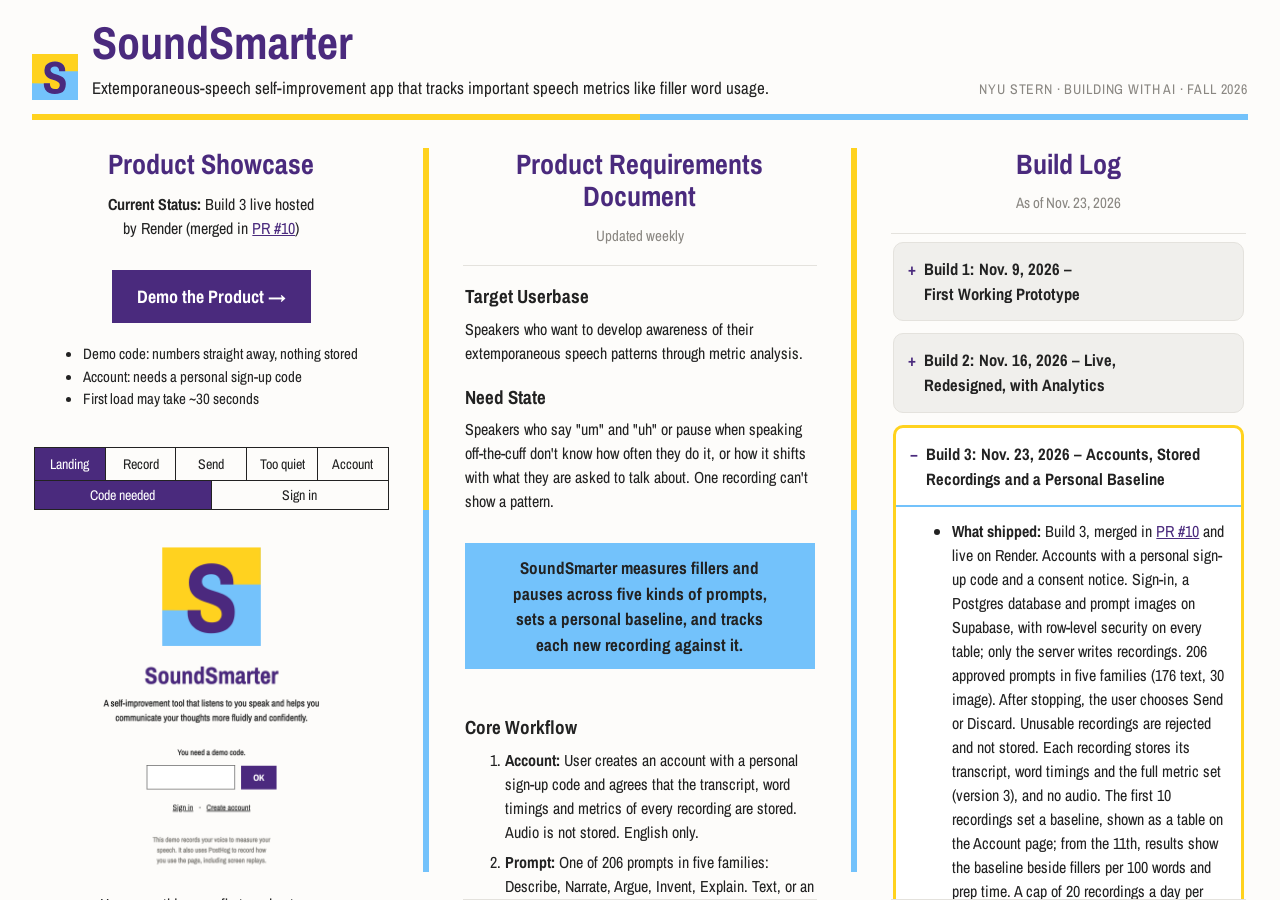
==== docs/index.html @ 16e8a3de "docs: call the analysis-screen reference numbers stale, not unsourced From the fresh-pi review of PR" ====
<!DOCTYPE html>
<html lang="en">
<head>
  <meta charset="UTF-8" />
  <meta name="viewport" content="width=device-width, initial-scale=1.0" />
  <title>SoundSmarter · Building with AI (Fall 2026)</title>

  <!-- PostHog analytics (pageviews, clicks, session replay).
       The phc_ key is a PUBLIC project key: it can only send events, not read
       data, and is meant to sit in page code. Never put a phx_ personal key here. -->
  <script>
      !function(t,e){var o,n,p,r;e.__SV||(window.posthog && window.posthog.__loaded)||(window.posthog=e,e._i=[],e.init=function(i,s,a){function g(t,e){var o=e.split(".");2==o.length&&(t=t[o[0]],e=o[1]),t[e]=function(){t.push([e].concat(Array.prototype.slice.call(arguments,0)))}}p||((p=t.createElement("script")).type="text/javascript",p.crossOrigin="anonymous",p.async=!0,p.src=s.api_host.replace(".i.posthog.com","-assets.i.posthog.com")+"/static/array.js",p.onerror=function(){p=null},(r=t.getElementsByTagName("script")[0]).parentNode.insertBefore(p,r));var u=e;for(void 0!==a?u=e[a]=[]:a="posthog",u.people=u.people||[],Object.defineProperty(u,"toString",{configurable:!0,enumerable:!0,writable:!0,value:function(t){var e="posthog";return"posthog"!==a&&(e+="."+a),t||(e+=" (stub)"),e}}),Object.defineProperty(u.people,"toString",{configurable:!0,enumerable:!0,writable:!0,value:function(){return u.toString(1)+".people (stub)"}}),o="init capture register register_once register_for_session unregister unregister_for_session getFeatureFlag getFeatureFlagResult isFeatureEnabled reloadFeatureFlags updateEarlyAccessFeatureEnrollment getEarlyAccessFeatures on onFeatureFlags onSessionId getSurveys getActiveMatchingSurveys renderSurvey canRenderSurvey getNextSurveyStep identify setPersonProperties group resetGroups setPersonPropertiesForFlags resetPersonPropertiesForFlags setGroupPropertiesForFlags resetGroupPropertiesForFlags reset get_distinct_id getGroups get_session_id get_session_replay_url alias set_config startSessionRecording stopSessionRecording sessionRecordingStarted captureException loadToolbar get_property getSessionProperty createPersonProfile opt_in_capturing opt_out_capturing has_opted_in_capturing has_opted_out_capturing clear_opt_in_out_capturing debug".split(" "),n=0;n<o.length;n++)g(u,o[n]);e._i.push([i,s,a])},e.__SV=1)}(document,window.posthog||[]);
      posthog.init('phc_BgzbNiyeKhkdQA6WgAurmjHzwKFn6uyDv8Di7iJ9Lox2', {
          api_host: 'https://us.i.posthog.com',
          defaults: '2026-08-30',
      })
  </script>

<link href="https://fonts.googleapis.com/css2?family=Archivo+Narrow:wght@400;500;700&display=swap" rel="stylesheet">
  <style>
    /* Same palette + type as the app (prototype/index.html) */
    :root {
      --paper: #fdfcfa; --ink: #222; --rule: #f0efec; --line: #e4e2dd;
      --purple: #4a2a7d; --yellow: #ffd21e; --blue: #73c2fb; --grey: #8a8782;
    }
    * { box-sizing: border-box; }
    html, body { height: 100%; }
    body {
      margin: 0; font-family: "Archivo Narrow", "Helvetica Neue", Arial, sans-serif;
      background: var(--paper); color: var(--ink); line-height: 1.5; font-size: 16px;
    }
    a { color: var(--purple); }

    /* Desktop: header fixed at top, each panel scrolls on its own (scrollbar hidden) */
    .page { max-width: 1560px; height: 100vh; margin: 0 auto; padding: 24px 32px 0; display: flex; flex-direction: column; }

    .topbar { display: flex; justify-content: space-between; align-items: flex-end; gap: 24px; padding-bottom: 14px; }
    .wordmark { display: flex; align-items: flex-end; gap: 14px; }
    .wordmark .text { display: flex; align-items: baseline; gap: 14px; flex-wrap: wrap; }
    .wordmark svg { width: 46px; height: 46px; display: block; flex: none; }
    .wordmark .name { font-weight: 700; font-size: 46px; line-height: 0.8; color: var(--purple); white-space: nowrap; }
    .wordmark .desc { font-size: 17px; }
    .course { font-size: 14px; text-transform: uppercase; letter-spacing: 0.06em; color: var(--grey); text-decoration: none; white-space: nowrap; }
    .course:hover { color: var(--purple); text-decoration: underline; }
    .rule2 { display: flex; height: 6px; flex: none; }
    .rule2 .y { flex: 1; background: var(--yellow); }
    .rule2 .b { flex: 1; background: var(--blue); }

    .triptych { flex: 1; min-height: 0; display: grid; grid-template-columns: 1fr 6px 1fr 6px 1fr; gap: 0 32px; }
    .divider { margin: 28px 0; background: linear-gradient(var(--yellow) 0 50%, var(--blue) 50% 100%); }
    .panel { min-width: 0; overflow-y: auto; padding: 28px 2px 60px; scrollbar-width: none; }
    .panel::-webkit-scrollbar, .scroll::-webkit-scrollbar { display: none; }
    .panel.split { overflow: hidden; display: flex; flex-direction: column; padding-bottom: 0; }
    .panel.split .scroll { flex: 1; min-height: 0; overflow-y: auto; scrollbar-width: none; padding: 8px 2px 60px; border-top: 1px solid var(--line); }

    h2 { font-size: 28px; line-height: 1.15; margin: 0 0 12px; color: var(--purple); text-align: center; }
    h3 { font-size: 19px; margin: 22px 0 6px; }
    p, ul, ol { margin: 0 0 12px; }
    li { margin-bottom: 6px; }
    .meta { font-size: 15px; color: var(--grey); text-align: center; margin-bottom: 18px; }
    .status { text-align: center; margin-bottom: 30px; }
    .block { margin-top: 48px; }

    .demo-row { display: flex; align-items: center; justify-content: center; gap: 20px; flex-wrap: wrap; margin-bottom: 36px; }
    .btn {
      display: inline-block; padding: 12px 24px; font-weight: 700; font-size: 18px; text-decoration: none;
      background: var(--purple); color: #fff; border: 1px solid var(--purple); border-radius: 0;
    }
    .btn:hover { outline: 2px solid var(--yellow); outline-offset: 2px; }
    .demo-notes { margin: 0; padding-left: 18px; font-size: 15px; }
    .demo-notes li { margin: 0; }

    /* app screens: screenshots are 3024 px wide (a 1512 px window at 2x); frame crops to the centre 720 px */
    .screen { margin-top: 0; }
    .subtabs { display: flex; }
    .subtabs .toggle { display: flex; width: 100%; border-top: 0; }
    .subtabs .toggle button { flex: 1; padding: 5px 4px; }
    .frame { display: block; overflow: hidden; border: 1px solid var(--ink); aspect-ratio: 720 / var(--h); margin-top: 8px; background: var(--paper); }
    .frame img { display: block; width: calc(1512 / 720 * 100%); margin-left: calc(-396 / 720 * 100%); }
    .toggle { display: inline-flex; border: 1px solid var(--ink); }
    .toggle button {
      font-family: inherit; font-size: 14px; border: 0; background: var(--paper); color: var(--ink);
      padding: 4px 10px; cursor: pointer;
    }
    .toggle button + button { border-left: 1px solid var(--ink); }
    .toggle button[aria-pressed="true"] { background: var(--purple); color: #fff; }

    .shot-placeholder { border: 1px dashed var(--grey); background: var(--rule); color: var(--grey); aspect-ratio: 16 / 9; display: flex; align-items: center; justify-content: center; font-size: 14px; }
    .analytics-shot { width: 100%; display: block; border: 1px solid var(--ink); }
    /* bottom dock under a scrolling area (Analytics, Research Impetus) */
    .dock { flex: none; border-top: 1px solid var(--line); padding: 16px 2px 24px; }
    .dock h2 { font-size: 22px; margin-bottom: 8px; }
    .dock p { font-size: 15px; margin: 0; }
    .dock-shot { float: right; width: 42%; margin: 0 0 6px 14px; }
    .dock-shot img { width: 100%; height: 110px; object-fit: cover; object-position: top left; display: block; border: 1px solid var(--ink); }
    .panel.split .scroll { border-bottom: 1px solid var(--line); }
    .panel.split .dock { border-top: 0; }
    .dock[hidden] { display: none; }

    /* PRD */
    .callout { background: var(--blue); padding: 12px 16px; font-weight: 700; font-size: 17px; text-shadow: none; }
    .flow { display: flex; flex-direction: column; align-items: center; margin: 8px 0 14px; }
    .node { border: 1px solid var(--ink); background: #fff; padding: 8px 14px; text-align: center; width: 100%; max-width: 320px; font-size: 15px; line-height: 1.3; }
    .node strong { display: block; }
    .node span { color: #555; font-size: 14px; }
    .node.ai { background: var(--blue); border-color: var(--blue); }
    .node.ai span { color: var(--ink); }
    .edge { width: 2px; height: 18px; background: var(--purple); }
    .flow-side { display: flex; align-items: center; justify-content: center; gap: 0; margin-bottom: 8px; flex-wrap: wrap; }
    .side-label { font-size: 13px; color: var(--grey); text-transform: uppercase; letter-spacing: 0.05em; margin-right: 10px; }
    .node.sm { width: auto; padding: 4px 10px; font-size: 14px; }
    .edge-h { width: 16px; height: 2px; background: var(--purple); }
    /* showcase: page tabs + one screen at a time */
        .tabs { display: flex; width: 100%; }
    .tabs button { flex: 1; padding: 7px 4px; white-space: nowrap; }
    .screens { padding: 0 0 48px; margin-bottom: 28px; border-bottom: 1px solid var(--line); }
    .screen .frame { border: 0; margin-top: 14px; }
    .screen .caption { text-align: center; margin: 18px auto 0; max-width: 46ch; }
    .screen .frame { margin-top: 0; }
    .analytics .tool { font-weight: 700; margin-bottom: 6px; }
    .analytics .analytics-shot { margin: 6px 0 12px; }
    .callout { text-align: center; margin: 30px 0 0; }
    #prd h3 { margin-top: 44px; }
    #prd .scroll > h3:first-child { margin-top: 8px; }
    #prd h3.tight { margin-top: 18px; }
    .indent { padding-left: 18px; }
    .indent ul { padding-left: 22px; }
    p, li { text-wrap: balance; }            /* no 1-2 word last lines on short text */
    #prd p, #prd li, .build li { text-wrap: pretty; }
    #prd .callout { text-wrap: balance; }  /* long text: balance gives up past ~6 lines */
    h2, h3, summary, .callout { text-wrap: balance; }
    .grid-2 { display: grid; grid-template-columns: repeat(auto-fit, minmax(200px, 1fr)); gap: 14px; margin-top: 12px; }
    .stat-box { border-left: 6px solid var(--blue); background: var(--rule); padding: 12px 16px; }
    .stat-label { font-size: 13px; color: var(--grey); text-transform: uppercase; letter-spacing: 0.05em; }
    .stat-value { font-size: 17px; font-weight: 700; margin-top: 4px; line-height: 1.3; }

    /* build log: rounded light-grey cards; click to open (details/summary) */
    .build { border: 1px solid var(--line); border-radius: 10px; background: var(--rule); margin-bottom: 12px; overflow: hidden; }
    .build[open] { border: 2px solid var(--purple); background: #fff; }
    .build.current { border: 3px solid var(--yellow); }
    .build summary { cursor: pointer; padding: 14px 14px; font-weight: 700; font-size: 16.5px; list-style: none; display: flex; gap: 8px; }
    .build summary::-webkit-details-marker { display: none; }
    .build summary::before { content: "+"; color: var(--purple); width: 1ch; }
    .build[open] summary::before { content: "\2212"; }
    .build[open] summary { border-bottom: 2px solid var(--blue); }
    .build .body { padding: 12px 16px 4px; }
    .build.upcoming { background: transparent; color: #b9b6b0; padding: 14px 14px 14px 32px; font-weight: 700; font-size: 16.5px; }

    /* narrow screens: panels stack, page scrolls normally */
    @media (max-width: 1100px) {
      .page { height: auto; padding-bottom: 60px; }
      .topbar { flex-wrap: wrap; }
      .triptych { display: block; }
      .panel, .panel.split, .panel.split .scroll, .dock { overflow: visible; padding: 28px 0 0; display: block; border: 0; }
      .divider { height: 6px; margin: 28px 0 0; background: linear-gradient(90deg, var(--yellow) 0 50%, var(--blue) 50% 100%); }
    }
  </style>
</head>
<body>
<svg width="0" height="0" style="position:absolute" aria-hidden="true">
  <symbol id="logo" viewBox="0 0 100 100">
    <rect width="100" height="100" fill="#73c2fb"/>
    <path d="M52.2,76.9 L46.8,76.6 L42.8,74.9 L40.4,72.5 L38.6,69.5 L38.0,64.4 L27.8,64.4 L27.2,63.9 L0.0,63.8 L0.0,0.0 L99.9,0.0 L99.8,37.6 L72.2,37.6 L71.4,36.8 L70.6,29.8 L68.4,24.8 L65.2,21.4 L63.0,19.9 L56.2,17.4 L53.0,16.9 L46.8,16.9 L41.5,17.9 L38.0,19.1 L34.0,21.4 L30.1,25.5 L28.1,30.5 L27.6,36.2 L28.6,42.5 L31.1,47.2 L34.5,50.4 L38.5,52.6 L54.8,58.6 L59.4,62.5 L60.6,64.8 L61.1,68.0 L60.9,69.8 L59.6,72.5 L56.0,75.9 L52.2,76.9 Z" fill="#ffd21e" fill-rule="evenodd"/>
    <path d="M49.35 87.2Q43.04 87.2 37.64 84.8Q32.25 82.4 28.95 77.65Q25.65 72.9 25.65 65.9Q25.65 65.3 25.7 64.7Q25.75 64.1 25.75 63.7H39.05Q39.05 63.78 39 64.36Q38.95 64.94 38.95 65.33Q38.95 70.2 41.85 73.2Q44.75 76.2 49.95 76.2Q55.75 76.2 58.05 73.65Q60.35 71.1 60.35 68.1Q60.35 64.6 58.53 62.51Q56.71 60.41 53.78 59.05Q50.84 57.68 47.29 56.59Q43.75 55.5 40.15 54.08Q36.55 52.66 33.6 50.43Q30.65 48.2 28.85 44.58Q27.05 40.96 27.05 35.4Q27.05 28.88 30.25 24.64Q33.45 20.4 38.7 18.3Q43.95 16.2 50 16.2Q56.05 16.2 61.1 18.3Q66.15 20.4 69.2 24.85Q72.25 29.3 72.25 36.37V37.6H59.15V36.7Q59.15 32.3 56.7 29.75Q54.25 27.2 49.83 27.2Q45.25 27.2 42.75 29.25Q40.25 31.3 40.25 34.5Q40.25 37.5 42.07 39.31Q43.88 41.12 46.82 42.31Q49.75 43.5 53.35 44.55Q56.95 45.6 60.5 47.02Q64.06 48.44 67 50.67Q69.95 52.9 71.75 56.45Q73.55 60 73.55 65.36Q73.55 73.31 70.45 78.05Q67.35 82.8 61.88 85Q56.4 87.2 49.35 87.2Z" fill="#4a2a7d"/>
  </symbol>
</svg>
<div class="page">
  <div class="topbar">
    <div class="wordmark">
      <svg aria-hidden="true"><use href="#logo"/></svg>
      <span class="text">
        <span class="name">SoundSmarter</span>
        <span class="desc">Extemporaneous-speech self-improvement app that tracks important speech metrics like filler word usage.</span>
      </span>
    </div>
    <a class="course" href="https://github.com/building-with-ai-f26" target="_blank" rel="noopener">NYU Stern · Building with AI · Fall 2026</a>
  </div>
  <div class="rule2"><span class="y"></span><span class="b"></span></div>

  <div class="triptych">

    <!-- LEFT: product showcase -->
    <div class="panel" id="live-demo">
      <h2>Product Showcase</h2>
      <p class="status"><strong>Current Status:</strong> Build 3 live hosted by Render (merged in <a href="https://github.com/building-with-ai-f26/dal380-soundsmarter/pull/10" target="_blank" rel="noopener">PR #10</a>)</p>
      <div class="demo-row">
        <a class="btn" href="https://soundsmarter-demo.onrender.com/" target="_blank" rel="noopener" onclick="window.posthog && posthog.capture('clicked_try_product')">Demo the Product →</a>
        <ul class="demo-notes">
          <li>Demo code: numbers straight away, nothing stored</li>
          <li>Account: needs a personal sign-up code</li>
          <li>First load may take ~30 seconds</li>
        </ul>
      </div>

      <div class="toggle tabs" role="tablist"><button type="button" role="tab" data-screen="landing" aria-pressed="true">Landing</button><button type="button" role="tab" data-screen="record" aria-pressed="false">Record</button><button type="button" role="tab" data-screen="send" aria-pressed="false">Send</button><button type="button" role="tab" data-screen="unusable" aria-pressed="false">Too quiet</button><button type="button" role="tab" data-screen="account" aria-pressed="false">Account</button></div>
      <div class="screens">
          <div class="screen" data-screen="landing">
            <div class="toggle-row subtabs"><div class="toggle" role="group" aria-label="Landing Page states"><button type="button" data-src="images/build3-landing.png" aria-pressed="true">Code needed</button><button type="button" data-src="images/build3-landing-sign-in.png" aria-pressed="false">Sign in</button></div></div>
            <a class="frame" style="--h:740" href="images/build3-landing.png" target="_blank" rel="noopener"><img src="images/build3-landing.png" alt="Landing Page" /></a>
            <p class="caption">User sees this page first, and enters a demo code, signs in or creates an account.</p>
          </div>
          <div class="screen" data-screen="record" hidden>
            <a class="frame" style="--h:360" href="images/build3-record-text.png" target="_blank" rel="noopener"><img src="images/build3-record-text.png" alt="Record Page" /></a>
            <p class="caption">Displays a prompt, begins recording and indicates time elapsed, shows when the minimum 30 seconds have been recorded, and allows for prompt skipping. Image prompts are not shown here, to keep them fresh for testers.</p>
          </div>
          <div class="screen" data-screen="send" hidden>
            <a class="frame" style="--h:380" href="images/build3-send.png" target="_blank" rel="noopener"><img src="images/build3-send.png" alt="Send or Discard Page" /></a>
            <p class="caption">After stopping, user chooses Send or Discard. Nothing is transcribed until Send. Discard gives a new prompt.</p>
          </div>
          <div class="screen" data-screen="unusable" hidden>
            <a class="frame" style="--h:330" href="images/build3-too-quiet.png" target="_blank" rel="noopener"><img src="images/build3-too-quiet.png" alt="Too Quiet Page" /></a>
            <p class="caption">A recording that is too quiet is caught in the browser before anything is sent. User records the same prompt again.</p>
          </div>
          <div class="screen" data-screen="account" hidden>
            <div class="toggle-row subtabs"><div class="toggle" role="group" aria-label="Account Page states"><button type="button" data-src="images/build3-account-no-baseline.png" aria-pressed="true">During baseline</button><button type="button" data-src="images/build3-account-with-baseline.png" aria-pressed="false">Baseline complete</button></div></div>
            <a class="frame" style="--h:750" href="images/build3-account-no-baseline.png" target="_blank" rel="noopener"><img src="images/build3-account-no-baseline.png" alt="Account Page" /></a>
            <p class="caption">Shows baseline progress, recordings sent today against the daily limit of 20, and the list of recordings. After the 10th recording, shows the baseline table by family and mode.</p>
          </div>
      </div>

      <details class="build current analytics" id="analytics">
        <summary>Analytics</summary>
        <div class="body">
          <p class="tool">PostHog</p>
          <ul>
            <li>PostHog tracks the app and this page.</li>
            <li>Data is relayed through the app's own server so ad blockers don't drop events.</li>
            <li>App events tracked: pageviews, clicks, account created, signed in, signed out, forced sign-out, recording started, stopped, prompt skipped, response sent, response discarded, recording unusable, analysis done, results shown, playback, mic blocked, transcription failed.</li>
            <li>Session replay available. It leaves out the sign-up and sign-in forms, the account email, the list of recordings and the transcription.</li>
          </ul>
          <a href="images/posthog-1.png" target="_blank" rel="noopener"><img class="analytics-shot" src="images/posthog-1.png" alt="PostHog dashboard with SoundSmarter events" /></a>
        </div>
      </details>
    </div>

    <div class="divider" aria-hidden="true"></div>

    <!-- MIDDLE: PRD -->
    <div class="panel split" id="prd">
      <h2>Product Requirements Document</h2>
      <p class="meta">Updated weekly</p>
      <div class="scroll">
        <h3>Target Userbase</h3>
        <p>Speakers who want to develop awareness of their extemporaneous speech patterns through metric analysis.</p>

        <h3 class="tight">Need State</h3>
        <p>Speakers who say "um" and "uh" or pause when speaking off-the-cuff don't know how often they do it, or how it shifts with what they are asked to talk about. One recording can't show a pattern.</p>
        <p class="callout">SoundSmarter measures fillers and pauses across five kinds of prompts, sets a personal baseline, and tracks each new recording against it.</p>

        <h3>Core Workflow</h3>
        <ol>
          <li><strong>Account:</strong> User creates an account with a personal sign-up code and agrees that the transcript, word timings and metrics of every recording are stored. Audio is not stored. English only.</li>
          <li><strong>Prompt:</strong> One of 206 prompts in five families: Describe, Narrate, Argue, Invent, Explain. Text, or an image for Describe, Argue and Invent. No prompt is shown twice. Option to skip.</li>
          <li><strong>Record:</strong> 30 seconds minimum, 60 maximum. After stopping, the user chooses Send or Discard. Nothing is transcribed until Send.</li>
          <li><strong>Analyze:</strong> Nyra Labs CrisperWhisper 2 keeps every filler and times every word. A recording that is near-silent, clipped, under 15 words, implausibly fast or slow, or not in English is rejected: the recording is not stored and the user records the same prompt again.</li>
          <li><strong>Baseline:</strong> The first 10 recordings, two per family. The user gets playback and the transcription. No numbers.</li>
          <li><strong>Results:</strong> After the 10th recording the Account page shows a table by family and mode: fillers per 100 words, filled share (the share of hesitations filled with um or uh rather than left silent), mid-sentence pauses per 100 words, speaking rate and prep time, each as the baseline and the average since. From the 11th, the results page shows that recording's numbers with the baseline beside fillers per 100 words and prep time.</li>
        </ol>
        <p>Demo-code visitors keep the Build 2 flow: 12 prompts, numbers straight away, nothing stored.</p>
        <p><strong>Success test:</strong> A signed-in user completes the 10 baseline recordings without help and sees the baseline table.</p>

        <h3>Scope</h3>
        <div class="indent">
          <p>Core Workflow loop for signed-in users, plus the Build 2 demo flow.</p>
          <p><strong>Out of Scope (Non-Goals)</strong></p>
          <ul>
            <li>Recommendation based on metrics</li>
            <li>Grammar correction, vocabulary, pronunciation. Not a language learning tool.</li>
            <li>Clinical or diagnostic use</li>
            <li>Languages other than English</li>
          </ul>
          <p><strong>Not in this build</strong></p>
          <ul>
            <li>Audio prompts</li>
            <li>Acoustic features (pitch, loudness)</li>
            <li>Telling a filler "like" from an ordinary "like". Word forms are counted and stored, not shown.</li>
            <li>Account deletion and password reset</li>
          </ul>
        </div>

        <h3>Tech Stack</h3>
        <p><strong>Simple Architecture</strong></p>
        <div class="flow">
          <div class="node"><strong>Browser</strong><span>Records the response; checks the sound level before sending</span></div>
          <div class="edge"></div>
          <div class="node"><strong>App server</strong><span>Python (FastAPI), hosted on Render. Checks sign-in and consent; confirms it can save before paying for transcription</span></div>
          <div class="edge"></div>
          <div class="node ai"><strong>Nyra Labs CrisperWhisper 2</strong><span>Verbatim transcript, word timings, detected language</span></div>
          <div class="edge"></div>
          <div class="node"><strong>App server</strong><span>Rejects unusable recordings; computes metrics (version 3)</span></div>
          <div class="edge"></div>
          <div class="node"><strong>Supabase</strong><span>Sign-in, Postgres with row-level security, prompt images. Only the server writes recordings</span></div>
          <div class="edge"></div>
          <div class="node"><strong>Browser</strong><span>Results and Account pages</span></div>
        </div>
        <div class="flow-side">
          <span class="side-label">Analytics</span>
          <div class="node sm"><strong>Browser</strong></div><div class="edge-h"></div>
          <div class="node sm"><strong>App server</strong></div><div class="edge-h"></div>
          <div class="node sm"><strong>PostHog</strong></div>
        </div>

        <h3>Riskiest Assumption</h3>
        <p><strong>Baseline completion:</strong> That a speaker will record 10 responses before seeing a number. The baseline is kept free of feedback so later change can be measured against it. The cost is 5 to 10 minutes of speaking with only playback and a transcription in return.</p>
        <p><strong>How this will be tested:</strong> Count the accounts that reach 10 recordings. Not yet tested.</p>
        <p><strong>Carried from Build 2 (Accurate Detection):</strong> The new metrics were run on the four hand-counted recordings from Build 2. Three of the four showed zero sentence-end pauses, because the speech service drops the full stop when a filler follows. Sentence ends are now also read from the service's tidied text. Pause and filled-share numbers have not been checked against a hand count.</p>

        <h3>Unit Economics &amp; Analytics (Updated Weekly)</h3>
        <div class="grid-2">
          <div class="stat-box">
            <div class="stat-label">Cumulative Build Spend</div>
            <div class="stat-value">$11.77. $10 Nyra prepaid ($0.51 used) and $1.77 OpenRouter for image generation. Supabase (free tier), Render, PostHog, Deepgram and ElevenLabs free.</div>
          </div>
          <div class="stat-box">
            <div class="stat-label">Claude (AI Coding Agent)</div>
            <div class="stat-value">~123M tokens (Build 1: ~12M · Build 2: ~33M · Build 3: ~78M), mostly re-reading project context; ~860K tokens written</div>
          </div>
          <div class="stat-box">
            <div class="stat-label">Est. Cost Per User Run</div>
            <div class="stat-value">~1¢ per 40-second recording, up to 1.5¢ at the 60-second limit ($0.90 per audio hour)</div>
          </div>
          <div class="stat-box">
            <div class="stat-label">User Evidence</div>
            <div class="stat-value">Owner only so far: about 15 recordings. No outside testers yet. Pod tests the live app on Nov. 24.</div>
          </div>
        </div>
      </div>
    </div>

    <div class="divider" aria-hidden="true"></div>

    <!-- RIGHT: build log (Research Impetus dock hidden). Active build open by default; upcoming builds greyed, not clickable -->
    <div class="panel split" id="build-log">
      <h2>Build Log</h2>
      <p class="meta">As of Nov. 23, 2026</p>
      <div class="scroll">
      <details class="build">
        <summary>Build 1: Nov. 9, 2026 – First Working Prototype</summary>
        <div class="body">
          <ul>
          <li><strong>What shipped:</strong> A local prototype (Python/FastAPI server + one web page). An intro screen explains the task; the user gets one of 5 fixed prompts, records 30–60 seconds in the browser, and sees how many times they said "um" and "uh", plus the transcript. Skip discards the recording and moves to the next prompt. Filler counting is done in code and covered by automated tests.</li>
          <li><strong>Things learned with AI:</strong> Directing a coding agent is mostly writing things down: it only knows what's in AGENTS.md. After early misses I added my experience level, a rule to teach conventions up front, review before every commit, and strict handling of secrets. Read the assignment yourself and check the agent's facts and paraphrases. Shrink scope to what the tool actually does. When something fails, isolate it: comparing a phone recording with the browser showed that both the speech model and the browser's noise suppression were dropping fillers. Picked up the git loop (status, diff, add, commit, push), Conventional Commits, branches, and pull requests.</li>
          <li><strong>What broke / changed in PRD:</strong> First live test counted 0 fillers when I'd said 5–8. Two causes: Deepgram's newest model (Nova-3) drops more fillers than the older Nova-2, and the browser's built-in noise suppression flattened soft "um"s. Switching to Nova-2 and raw microphone audio brought it to about 4 of 5–6: it works but still undercounts, which confirms filler detection accuracy as the riskiest assumption. PRD changes: Build 1 now counts only "um" and "uh" (what Deepgram reliably detects); target user broadened from MBA students to young professionals. Test user 1 couldn't tell what to do on the first screen, so I added an intro screen and a 30-second minimum before Stop.</li>
          <li><strong>Cost & time this week:</strong> ~$0.10 (Deepgram, about 15 short test calls, covered by free credit) · 4–5 hours total (2 on the prototype)</li>
        </ul>
        </div>
      </details>
      <details class="build">
        <summary>Build 2: Nov. 16, 2026 – Live, Redesigned, with Analytics</summary>
        <div class="body">
          <ul>
          <li><strong>What shipped:</strong> Build 2, live online and on my laptop. New five-screen design (landing, start, record, analyze, results) in yellow, purple and maya blue. Speech-to-text switched from Deepgram to CrisperWhisper 2. Results show fillers, fillers per 100 words, prep time, playback and a marked-up transcript, all computed in code. PostHog on the app and this page. One demo code can now be reused by tester after tester, with a daily cap to protect the bill.</li>
          <li><strong>Things learned with AI:</strong> Test every option the same way before trusting a vendor's benchmark. Isolate the cause: a phone recording showed the missing opening "uh" was Deepgram, not the browser. Brave's Shields block analytics; routing PostHog through my own server fixed it. A failed deploy can look like a broken app: Render didn't redeploy on merge, so I deployed manually.</li>
          <li><strong>What broke / changed in PRD:</strong> Deepgram missed about a quarter of my fillers and every opening one, so speech-to-text moved to CrisperWhisper 2. The page went blank when the microphone was blocked; it now says why. PRD changes: numbers instead of AI-written feedback; new design; prep time, fillers per 100 words and silent pauses added; one reusable demo code instead of many.</li>
          <li><strong>Cost & time this week:</strong> $10 (Nyra prepaid, under $1 used; everything else free) · 6–8 hours</li>
        </ul>
        </div>
      </details>
      <details class="build current" open>
        <summary>Build 3: Nov. 23, 2026 – Accounts, Stored Recordings and a Personal Baseline</summary>
        <div class="body">
          <ul>
          <li><strong>What shipped:</strong> Build 3, merged in <a href="https://github.com/building-with-ai-f26/dal380-soundsmarter/pull/10" target="_blank" rel="noopener">PR #10</a> and live on Render. Accounts with a personal sign-up code and a consent notice. Sign-in, a Postgres database and prompt images on Supabase, with row-level security on every table; only the server writes recordings. 206 approved prompts in five families (176 text, 30 image). After stopping, the user chooses Send or Discard. Unusable recordings are rejected and not stored. Each recording stores its transcript, word timings and the full metric set (version 3), and no audio. The first 10 recordings set a baseline, shown as a table on the Account page; from the 11th, results show the baseline beside fillers per 100 words and prep time. A cap of 20 recordings a day per account. 57 unit tests. Demo-code visitors keep the Build 2 flow. <strong>Did not ship:</strong> audio prompts; the 25 Invent story prompts, held for the next build; a separate baseline page or trend chart (one table on the Account page instead); the next prompt starting on its own after Send (it is still a link to click); account deletion and password reset; a rate limit of our own on sign-up and sign-in; the acoustic features and the recommendation first planned for Build 3. The analysis screen still shows the stale Build 2 reference numbers.</li>
          <li><strong>Things learned with AI:</strong> Have a second agent with no memory of the work review it before merging: four reviews of this build produced 63 findings. The first found that a signed-in user could write made-up recordings straight to the database with the public key, so I learned the difference between a publishable key and a secret key and moved those writes to the server. Code that follows a definition word for word can still miss its purpose: the sentence-end rule matched the wording and was wrong on three of four real recordings. Check that a result can be saved before paying for it. Database changes are kept as numbered migration files and run on the development database before the live one. An image-generation script with a hard spend cap made 108 images for $1.77.</li>
          <li><strong>What broke / changed in PRD:</strong> Review found that users could write their own records directly; now only the server can. A wrong server key would have let a recording be transcribed and paid for before the save failed; the server now checks first. Sentence-end pauses were missed wherever a filler sat at the boundary, fixed in metrics version 3. A rejected recording used up its prompt, and an image prompt counted as seen before its pictures loaded; both fixed. PRD changes: the riskiest assumption moves from accurate detection to baseline completion; Supabase Postgres replaces the planned SQLite; accounts, consent, Send or Discard and a 10-recording baseline with no numbers join the core workflow; the prompt bank for signed-in users grows from 12 to 206 in five families, with images; the acoustic features and recommendation planned for this build are put off.</li>
          <li><strong>Cost & time this week:</strong> $1.77 (OpenRouter, 108 generated images). Nyra drawn from the $10 prepaid ($0.51 used to date); everything else free · 10–12 hours</li>
        </ul>
        </div>
      </details>
      <div class="build upcoming">Build 4: Upcoming</div>
      <div class="build upcoming">Build 5: Upcoming</div>

      </div>
      <div class="dock" id="research" hidden>
        <h2>Research Impetus</h2>
        <!-- DRAFT: Duncan writes this section -->
        <p>[Research Impetus: copy to come]</p>
      </div>
    </div>

  </div>
</div>

<script>
  // Page tabs: show one app screen at a time
  var tabButtons = document.querySelectorAll('.tabs button');
  tabButtons.forEach(function (btn) {
    btn.addEventListener('click', function () {
      tabButtons.forEach(function (b) { b.setAttribute('aria-pressed', b === btn ? 'true' : 'false'); });
      document.querySelectorAll('.screen').forEach(function (sc) { sc.hidden = sc.dataset.screen !== btn.dataset.screen; });
    });
  });
  // State toggles under a screenshot: swap the image (and its full-size link)
  document.querySelectorAll('.screen .toggle').forEach(function (group) {
    var frame = group.closest('.screen').querySelector('.frame');
    group.querySelectorAll('button').forEach(function (btn) {
      btn.addEventListener('click', function () {
        group.querySelectorAll('button').forEach(function (b) { b.setAttribute('aria-pressed', 'false'); });
        btn.setAttribute('aria-pressed', 'true');
        frame.querySelector('img').src = btn.dataset.src;
        frame.href = btn.dataset.src;
      });
    });
  });
</script>
</body>
</html>
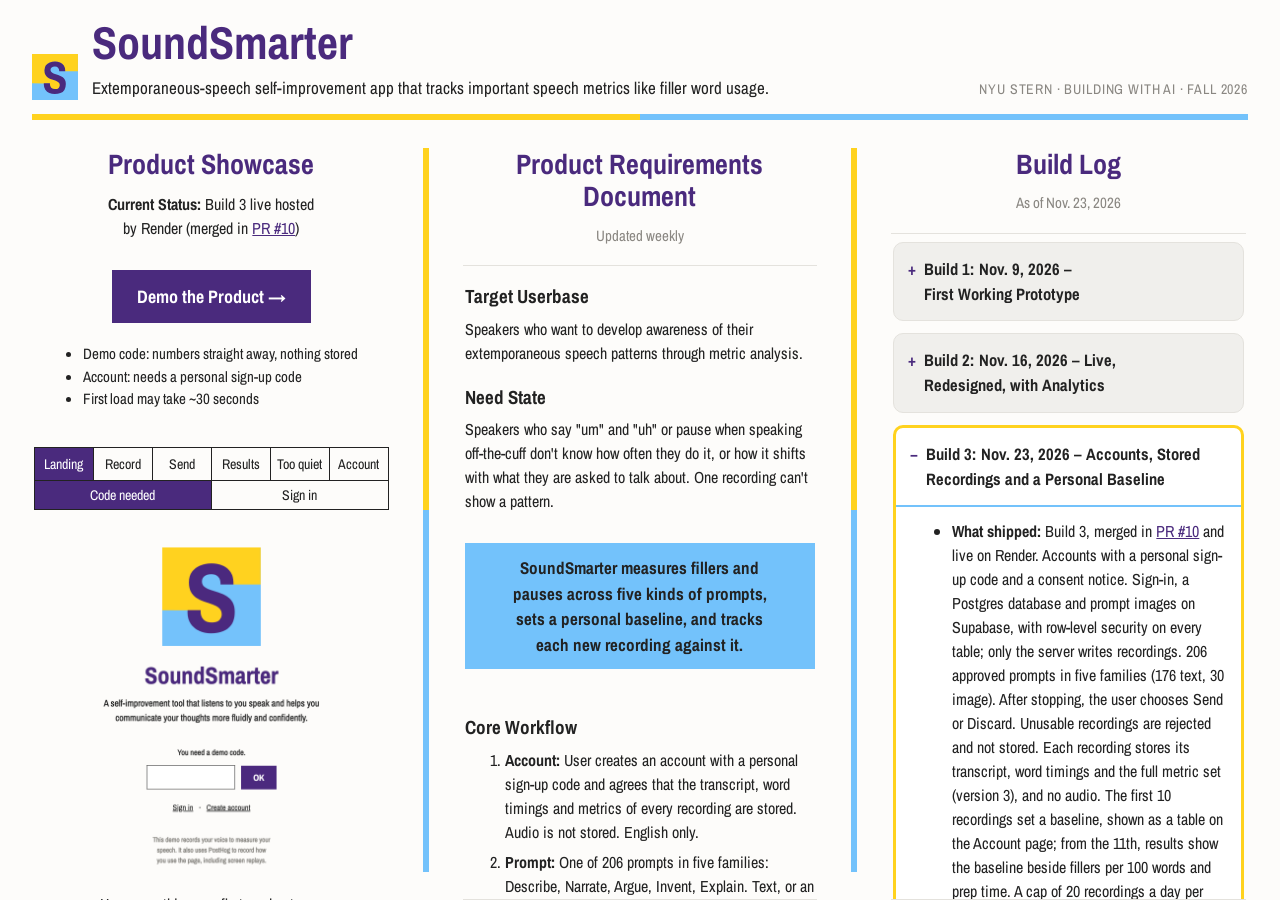
==== commit dbc2e12a: "docs: Results tab on the Product Page; a bug found through use Results screenshot during baseline (o" ====
--- a/docs/index.html
+++ b/docs/index.html
@@ -192,7 +192,7 @@
         </ul>
       </div>
 
-      <div class="toggle tabs" role="tablist"><button type="button" role="tab" data-screen="landing" aria-pressed="true">Landing</button><button type="button" role="tab" data-screen="record" aria-pressed="false">Record</button><button type="button" role="tab" data-screen="send" aria-pressed="false">Send</button><button type="button" role="tab" data-screen="unusable" aria-pressed="false">Too quiet</button><button type="button" role="tab" data-screen="account" aria-pressed="false">Account</button></div>
+      <div class="toggle tabs" role="tablist"><button type="button" role="tab" data-screen="landing" aria-pressed="true">Landing</button><button type="button" role="tab" data-screen="record" aria-pressed="false">Record</button><button type="button" role="tab" data-screen="send" aria-pressed="false">Send</button><button type="button" role="tab" data-screen="results" aria-pressed="false">Results</button><button type="button" role="tab" data-screen="unusable" aria-pressed="false">Too quiet</button><button type="button" role="tab" data-screen="account" aria-pressed="false">Account</button></div>
       <div class="screens">
           <div class="screen" data-screen="landing">
             <div class="toggle-row subtabs"><div class="toggle" role="group" aria-label="Landing Page states"><button type="button" data-src="images/build3-landing.png" aria-pressed="true">Code needed</button><button type="button" data-src="images/build3-landing-sign-in.png" aria-pressed="false">Sign in</button></div></div>
@@ -206,6 +206,10 @@
           <div class="screen" data-screen="send" hidden>
             <a class="frame" style="--h:380" href="images/build3-send.png" target="_blank" rel="noopener"><img src="images/build3-send.png" alt="Send or Discard Page" /></a>
             <p class="caption">After stopping, user chooses Send or Discard. Nothing is transcribed until Send. Discard gives a new prompt.</p>
+          </div>
+          <div class="screen" data-screen="results" hidden>
+            <a class="frame" style="--h:690" href="images/build3-results-no_baseline.png" target="_blank" rel="noopener"><img src="images/build3-results-no_baseline.png" alt="Results Page during baseline" /></a>
+            <p class="caption">During the 10 baseline recordings, shows baseline progress, playback and the transcription, and no numbers. From the 11th, shows fillers, fillers per 100 words and prep time, with the baseline beside the last two.</p>
           </div>
           <div class="screen" data-screen="unusable" hidden>
             <a class="frame" style="--h:330" href="images/build3-too-quiet.png" target="_blank" rel="noopener"><img src="images/build3-too-quiet.png" alt="Too Quiet Page" /></a>
@@ -313,7 +317,7 @@
           </div>
           <div class="stat-box">
             <div class="stat-label">Claude (AI Coding Agent)</div>
-            <div class="stat-value">~123M tokens (Build 1: ~12M · Build 2: ~33M · Build 3: ~78M), mostly re-reading project context; ~860K tokens written</div>
+            <div class="stat-value">~135M tokens (Build 1: ~12M · Build 2: ~33M · Build 3: ~90M), mostly re-reading project context; ~980K tokens written</div>
           </div>
           <div class="stat-box">
             <div class="stat-label">Est. Cost Per User Run</div>
@@ -360,8 +364,8 @@
         <summary>Build 3: Nov. 23, 2026 – Accounts, Stored Recordings and a Personal Baseline</summary>
         <div class="body">
           <ul>
-          <li><strong>What shipped:</strong> Build 3, merged in <a href="https://github.com/building-with-ai-f26/dal380-soundsmarter/pull/10" target="_blank" rel="noopener">PR #10</a> and live on Render. Accounts with a personal sign-up code and a consent notice. Sign-in, a Postgres database and prompt images on Supabase, with row-level security on every table; only the server writes recordings. 206 approved prompts in five families (176 text, 30 image). After stopping, the user chooses Send or Discard. Unusable recordings are rejected and not stored. Each recording stores its transcript, word timings and the full metric set (version 3), and no audio. The first 10 recordings set a baseline, shown as a table on the Account page; from the 11th, results show the baseline beside fillers per 100 words and prep time. A cap of 20 recordings a day per account. 57 unit tests. Demo-code visitors keep the Build 2 flow. <strong>Did not ship:</strong> audio prompts; the 25 Invent story prompts, held for the next build; a separate baseline page or trend chart (one table on the Account page instead); the next prompt starting on its own after Send (it is still a link to click); account deletion and password reset; a rate limit of our own on sign-up and sign-in; the acoustic features and the recommendation first planned for Build 3. The analysis screen still shows the stale Build 2 reference numbers.</li>
-          <li><strong>Things learned with AI:</strong> Have a second agent with no memory of the work review it before merging: four reviews of this build produced 63 findings. The first found that a signed-in user could write made-up recordings straight to the database with the public key, so I learned the difference between a publishable key and a secret key and moved those writes to the server. Code that follows a definition word for word can still miss its purpose: the sentence-end rule matched the wording and was wrong on three of four real recordings. Check that a result can be saved before paying for it. Database changes are kept as numbered migration files and run on the development database before the live one. An image-generation script with a hard spend cap made 108 images for $1.77.</li>
+          <li><strong>What shipped:</strong> Build 3, merged in <a href="https://github.com/building-with-ai-f26/dal380-soundsmarter/pull/10" target="_blank" rel="noopener">PR #10</a> and live on Render. Accounts with a personal sign-up code and a consent notice. Sign-in, a Postgres database and prompt images on Supabase, with row-level security on every table; only the server writes recordings. 206 approved prompts in five families (176 text, 30 image). After stopping, the user chooses Send or Discard. Unusable recordings are rejected and not stored. Each recording stores its transcript, word timings and the full metric set (version 3), and no audio. The first 10 recordings set a baseline, shown as a table on the Account page; from the 11th, results show the baseline beside fillers per 100 words and prep time. A cap of 20 recordings a day per account. 66 unit tests. A security audit, written up in <a href="https://github.com/building-with-ai-f26/dal380-soundsmarter/blob/main/SECURITY.md" target="_blank" rel="noopener">SECURITY.md</a>: one account could not read another's data, and 9 of 12 findings were fixed. Demo-code visitors keep the Build 2 flow. <strong>Did not ship:</strong> audio prompts; the 25 Invent story prompts, held for the next build; a separate baseline page or trend chart (one table on the Account page instead); the next prompt starting on its own after Send (it is still a link to click); account deletion and password reset; the acoustic features and the recommendation first planned for Build 3. The analysis screen still shows the stale Build 2 reference numbers.</li>
+          <li><strong>Things learned with AI:</strong> Have a second agent with no memory of the work review it before merging: four reviews of this build produced 63 findings. The first found that a signed-in user could write made-up recordings straight to the database with the public key, so I learned the difference between a publishable key and a secret key and moved those writes to the server. Code that follows a definition word for word can still miss its purpose: the sentence-end rule matched the wording and was wrong on three of four real recordings. Check that a result can be saved before paying for it. Database changes are kept as numbered migration files and run on the development database before the live one. An image-generation script with a hard spend cap made 108 images for $1.77. Using the app myself still matters: after all the agent reviews, I found by signing out that the sign-in form kept my email and password filled in. No review had caught it.</li>
           <li><strong>What broke / changed in PRD:</strong> Review found that users could write their own records directly; now only the server can. A wrong server key would have let a recording be transcribed and paid for before the save failed; the server now checks first. Sentence-end pauses were missed wherever a filler sat at the boundary, fixed in metrics version 3. A rejected recording used up its prompt, and an image prompt counted as seen before its pictures loaded; both fixed. PRD changes: the riskiest assumption moves from accurate detection to baseline completion; Supabase Postgres replaces the planned SQLite; accounts, consent, Send or Discard and a 10-recording baseline with no numbers join the core workflow; the prompt bank for signed-in users grows from 12 to 206 in five families, with images; the acoustic features and recommendation planned for this build are put off.</li>
           <li><strong>Cost & time this week:</strong> $1.77 (OpenRouter, 108 generated images). Nyra drawn from the $10 prepaid ($0.51 used to date); everything else free · 10–12 hours</li>
         </ul>
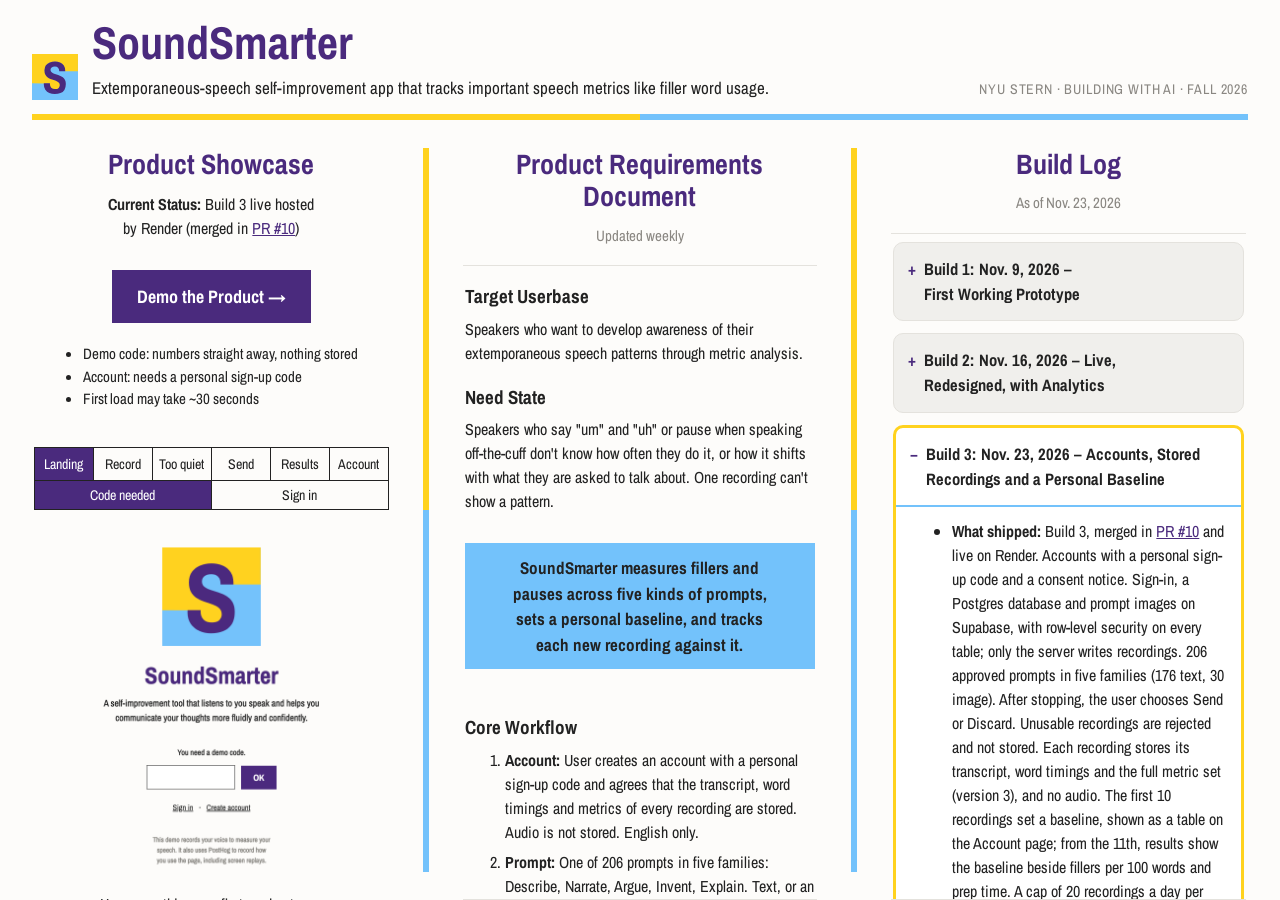
==== commit bb15bcd3: "docs: tab order follows the app; results caption names family and mode review: 7 notes on PR #14, 2 " ====
--- a/docs/index.html
+++ b/docs/index.html
@@ -192,7 +192,7 @@
         </ul>
       </div>
 
-      <div class="toggle tabs" role="tablist"><button type="button" role="tab" data-screen="landing" aria-pressed="true">Landing</button><button type="button" role="tab" data-screen="record" aria-pressed="false">Record</button><button type="button" role="tab" data-screen="send" aria-pressed="false">Send</button><button type="button" role="tab" data-screen="results" aria-pressed="false">Results</button><button type="button" role="tab" data-screen="unusable" aria-pressed="false">Too quiet</button><button type="button" role="tab" data-screen="account" aria-pressed="false">Account</button></div>
+      <div class="toggle tabs" role="tablist"><button type="button" role="tab" data-screen="landing" aria-pressed="true">Landing</button><button type="button" role="tab" data-screen="record" aria-pressed="false">Record</button><button type="button" role="tab" data-screen="unusable" aria-pressed="false">Too quiet</button><button type="button" role="tab" data-screen="send" aria-pressed="false">Send</button><button type="button" role="tab" data-screen="results" aria-pressed="false">Results</button><button type="button" role="tab" data-screen="account" aria-pressed="false">Account</button></div>
       <div class="screens">
           <div class="screen" data-screen="landing">
             <div class="toggle-row subtabs"><div class="toggle" role="group" aria-label="Landing Page states"><button type="button" data-src="images/build3-landing.png" aria-pressed="true">Code needed</button><button type="button" data-src="images/build3-landing-sign-in.png" aria-pressed="false">Sign in</button></div></div>
@@ -209,7 +209,7 @@
           </div>
           <div class="screen" data-screen="results" hidden>
             <a class="frame" style="--h:690" href="images/build3-results-no_baseline.png" target="_blank" rel="noopener"><img src="images/build3-results-no_baseline.png" alt="Results Page during baseline" /></a>
-            <p class="caption">During the 10 baseline recordings, shows baseline progress, playback and the transcription, and no numbers. From the 11th, shows fillers, fillers per 100 words and prep time, with the baseline beside the last two.</p>
+            <p class="caption">During the 10 baseline recordings, shows baseline progress, playback and the transcription, and no numbers. From the 11th, shows fillers, fillers per 100 words and prep time, with the baseline for that family and mode beside the last two.</p>
           </div>
           <div class="screen" data-screen="unusable" hidden>
             <a class="frame" style="--h:330" href="images/build3-too-quiet.png" target="_blank" rel="noopener"><img src="images/build3-too-quiet.png" alt="Too Quiet Page" /></a>
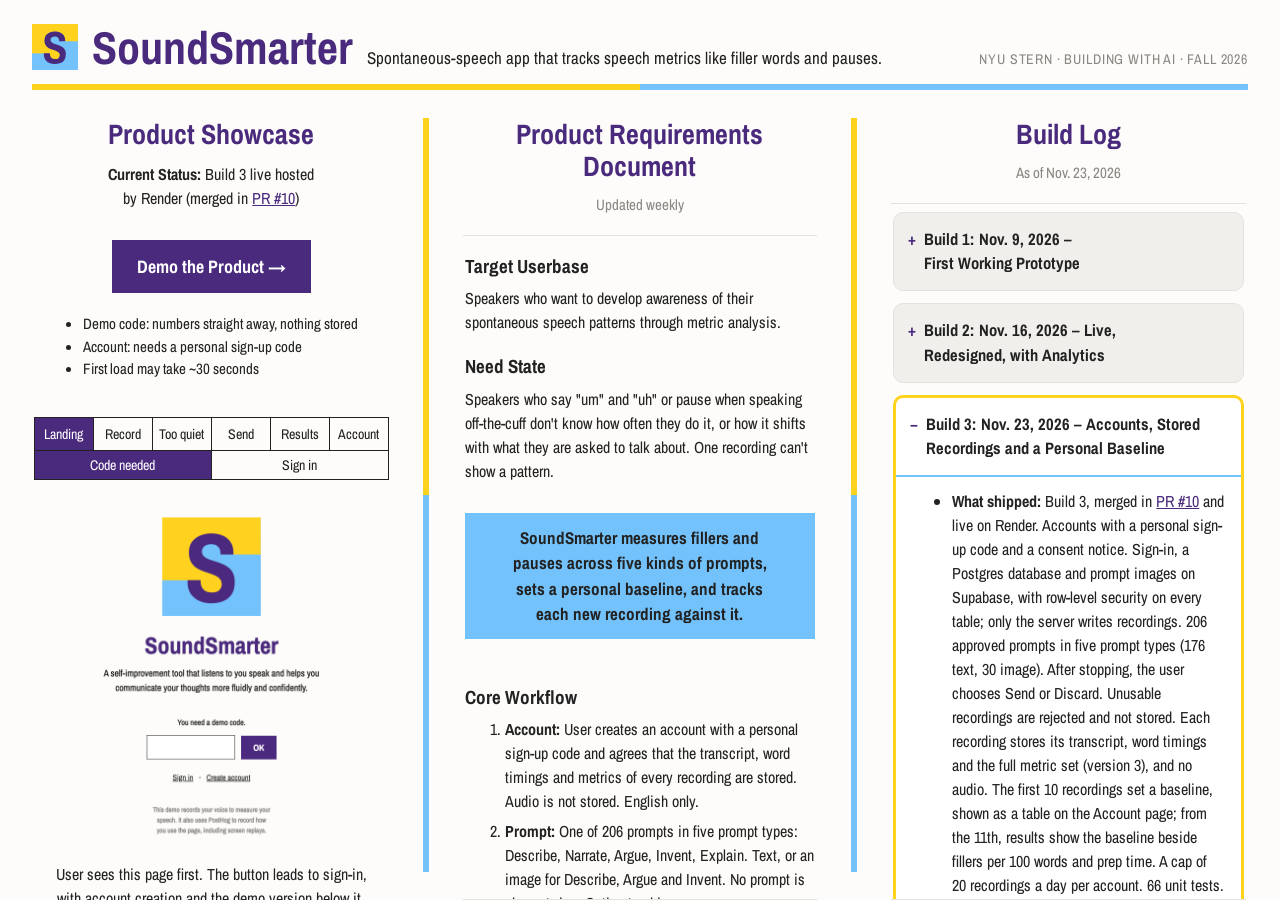
==== commit ca5cac23: "docs: scope brought in line with the PRD; shipping order; wording HANDOFF: new Scope section (owner," ====
--- a/docs/index.html
+++ b/docs/index.html
@@ -170,7 +170,7 @@
       <svg aria-hidden="true"><use href="#logo"/></svg>
       <span class="text">
         <span class="name">SoundSmarter</span>
-        <span class="desc">Extemporaneous-speech self-improvement app that tracks important speech metrics like filler word usage.</span>
+        <span class="desc">Spontaneous-speech app that tracks speech metrics like filler words and pauses.</span>
       </span>
     </div>
     <a class="course" href="https://github.com/building-with-ai-f26" target="_blank" rel="noopener">NYU Stern · Building with AI · Fall 2026</a>
@@ -197,7 +197,7 @@
           <div class="screen" data-screen="landing">
             <div class="toggle-row subtabs"><div class="toggle" role="group" aria-label="Landing Page states"><button type="button" data-src="images/build3-landing.png" aria-pressed="true">Code needed</button><button type="button" data-src="images/build3-landing-sign-in.png" aria-pressed="false">Sign in</button></div></div>
             <a class="frame" style="--h:740" href="images/build3-landing.png" target="_blank" rel="noopener"><img src="images/build3-landing.png" alt="Landing Page" /></a>
-            <p class="caption">User sees this page first, and enters a demo code, signs in or creates an account.</p>
+            <p class="caption">User sees this page first. The button leads to sign-in, with account creation and the demo version below it.</p>
           </div>
           <div class="screen" data-screen="record" hidden>
             <a class="frame" style="--h:360" href="images/build3-record-text.png" target="_blank" rel="noopener"><img src="images/build3-record-text.png" alt="Record Page" /></a>
@@ -208,8 +208,9 @@
             <p class="caption">After stopping, user chooses Send or Discard. Nothing is transcribed until Send. Discard gives a new prompt.</p>
           </div>
           <div class="screen" data-screen="results" hidden>
-            <a class="frame" style="--h:690" href="images/build3-results-no_baseline.png" target="_blank" rel="noopener"><img src="images/build3-results-no_baseline.png" alt="Results Page during baseline" /></a>
-            <p class="caption">During the 10 baseline recordings, shows baseline progress, playback and the transcription, and no numbers. From the 11th, shows fillers, fillers per 100 words and prep time, with the baseline for that family and mode beside the last two.</p>
+            <div class="toggle-row subtabs"><div class="toggle" role="group" aria-label="Results Page states"><button type="button" data-src="images/build3-results-no_baseline.png" aria-pressed="true">During baseline</button><button type="button" data-src="images/build3-results-baseline.png" aria-pressed="false">From the 11th</button></div></div>
+            <a class="frame" style="--h:1000" href="images/build3-results-no_baseline.png" target="_blank" rel="noopener"><img src="images/build3-results-no_baseline.png" alt="Results Page" /></a>
+            <p class="caption">During the 10 baseline recordings, shows baseline progress, playback and the transcription, and no numbers. From the 11th, shows fillers, fillers per 100 words and prep time, with the baseline for that prompt type beside the last two, and marks fillers and silent pauses in the transcription.</p>
           </div>
           <div class="screen" data-screen="unusable" hidden>
             <a class="frame" style="--h:330" href="images/build3-too-quiet.png" target="_blank" rel="noopener"><img src="images/build3-too-quiet.png" alt="Too Quiet Page" /></a>
@@ -218,7 +219,7 @@
           <div class="screen" data-screen="account" hidden>
             <div class="toggle-row subtabs"><div class="toggle" role="group" aria-label="Account Page states"><button type="button" data-src="images/build3-account-no-baseline.png" aria-pressed="true">During baseline</button><button type="button" data-src="images/build3-account-with-baseline.png" aria-pressed="false">Baseline complete</button></div></div>
             <a class="frame" style="--h:750" href="images/build3-account-no-baseline.png" target="_blank" rel="noopener"><img src="images/build3-account-no-baseline.png" alt="Account Page" /></a>
-            <p class="caption">Shows baseline progress, recordings sent today against the daily limit of 20, and the list of recordings. After the 10th recording, shows the baseline table by family and mode.</p>
+            <p class="caption">Shows baseline progress, recordings sent today against the daily limit of 20, and the list of recordings. After the 10th recording, shows the baseline table by prompt type.</p>
           </div>
       </div>
 
@@ -245,7 +246,7 @@
       <p class="meta">Updated weekly</p>
       <div class="scroll">
         <h3>Target Userbase</h3>
-        <p>Speakers who want to develop awareness of their extemporaneous speech patterns through metric analysis.</p>
+        <p>Speakers who want to develop awareness of their spontaneous speech patterns through metric analysis.</p>
 
         <h3 class="tight">Need State</h3>
         <p>Speakers who say "um" and "uh" or pause when speaking off-the-cuff don't know how often they do it, or how it shifts with what they are asked to talk about. One recording can't show a pattern.</p>
@@ -254,11 +255,11 @@
         <h3>Core Workflow</h3>
         <ol>
           <li><strong>Account:</strong> User creates an account with a personal sign-up code and agrees that the transcript, word timings and metrics of every recording are stored. Audio is not stored. English only.</li>
-          <li><strong>Prompt:</strong> One of 206 prompts in five families: Describe, Narrate, Argue, Invent, Explain. Text, or an image for Describe, Argue and Invent. No prompt is shown twice. Option to skip.</li>
+          <li><strong>Prompt:</strong> One of 206 prompts in five prompt types: Describe, Narrate, Argue, Invent, Explain. Text, or an image for Describe, Argue and Invent. No prompt is shown twice. Option to skip.</li>
           <li><strong>Record:</strong> 30 seconds minimum, 60 maximum. After stopping, the user chooses Send or Discard. Nothing is transcribed until Send.</li>
           <li><strong>Analyze:</strong> Nyra Labs CrisperWhisper 2 keeps every filler and times every word. A recording that is near-silent, clipped, under 15 words, implausibly fast or slow, or not in English is rejected: the recording is not stored and the user records the same prompt again.</li>
-          <li><strong>Baseline:</strong> The first 10 recordings, two per family. The user gets playback and the transcription. No numbers.</li>
-          <li><strong>Results:</strong> After the 10th recording the Account page shows a table by family and mode: fillers per 100 words, filled share (the share of hesitations filled with um or uh rather than left silent), mid-sentence pauses per 100 words, speaking rate and prep time, each as the baseline and the average since. From the 11th, the results page shows that recording's numbers with the baseline beside fillers per 100 words and prep time.</li>
+          <li><strong>Baseline:</strong> The first 10 recordings, two per prompt type. The user gets playback and the transcription. No numbers.</li>
+          <li><strong>Results:</strong> After the 10th recording the Account page shows a table by prompt type: fillers per 100 words, filled share (the share of delays filled with um or uh rather than left silent), mid-sentence pauses per 100 words, speaking rate and prep time, each as the baseline and the average since. From the 11th, the results page shows that recording's numbers with the baseline beside fillers per 100 words and prep time.</li>
         </ol>
         <p>Demo-code visitors keep the Build 2 flow: 12 prompts, numbers straight away, nothing stored.</p>
         <p><strong>Success test:</strong> A signed-in user completes the 10 baseline recordings without help and sees the baseline table.</p>
@@ -317,7 +318,7 @@
           </div>
           <div class="stat-box">
             <div class="stat-label">Claude (AI Coding Agent)</div>
-            <div class="stat-value">~135M tokens (Build 1: ~12M · Build 2: ~33M · Build 3: ~90M), mostly re-reading project context; ~980K tokens written</div>
+            <div class="stat-value">~130M tokens (Build 1: ~9.6M · Build 2: ~30.5M · Build 3: ~90M), mostly re-reading project context; ~980K tokens written</div>
           </div>
           <div class="stat-box">
             <div class="stat-label">Est. Cost Per User Run</div>
@@ -364,9 +365,9 @@
         <summary>Build 3: Nov. 23, 2026 – Accounts, Stored Recordings and a Personal Baseline</summary>
         <div class="body">
           <ul>
-          <li><strong>What shipped:</strong> Build 3, merged in <a href="https://github.com/building-with-ai-f26/dal380-soundsmarter/pull/10" target="_blank" rel="noopener">PR #10</a> and live on Render. Accounts with a personal sign-up code and a consent notice. Sign-in, a Postgres database and prompt images on Supabase, with row-level security on every table; only the server writes recordings. 206 approved prompts in five families (176 text, 30 image). After stopping, the user chooses Send or Discard. Unusable recordings are rejected and not stored. Each recording stores its transcript, word timings and the full metric set (version 3), and no audio. The first 10 recordings set a baseline, shown as a table on the Account page; from the 11th, results show the baseline beside fillers per 100 words and prep time. A cap of 20 recordings a day per account. 66 unit tests. A security audit, written up in <a href="https://github.com/building-with-ai-f26/dal380-soundsmarter/blob/main/SECURITY.md" target="_blank" rel="noopener">SECURITY.md</a>: one account could not read another's data, and 9 of 12 findings were fixed. Demo-code visitors keep the Build 2 flow. <strong>Did not ship:</strong> audio prompts; the 25 Invent story prompts, held for the next build; a separate baseline page or trend chart (one table on the Account page instead); the next prompt starting on its own after Send (it is still a link to click); account deletion and password reset; the acoustic features and the recommendation first planned for Build 3. The analysis screen still shows the stale Build 2 reference numbers.</li>
+          <li><strong>What shipped:</strong> Build 3, merged in <a href="https://github.com/building-with-ai-f26/dal380-soundsmarter/pull/10" target="_blank" rel="noopener">PR #10</a> and live on Render. Accounts with a personal sign-up code and a consent notice. Sign-in, a Postgres database and prompt images on Supabase, with row-level security on every table; only the server writes recordings. 206 approved prompts in five prompt types (176 text, 30 image). After stopping, the user chooses Send or Discard. Unusable recordings are rejected and not stored. Each recording stores its transcript, word timings and the full metric set (version 3), and no audio. The first 10 recordings set a baseline, shown as a table on the Account page; from the 11th, results show the baseline beside fillers per 100 words and prep time. A cap of 20 recordings a day per account. 66 unit tests. A security audit, written up in <a href="https://github.com/building-with-ai-f26/dal380-soundsmarter/blob/main/SECURITY.md" target="_blank" rel="noopener">SECURITY.md</a>: one account could not read another's data, and 9 of 12 findings were fixed. Demo-code visitors keep the Build 2 flow. <strong>Did not ship:</strong> audio prompts; the 25 Invent story prompts, held for the next build; a separate baseline page or trend chart (one table on the Account page instead); the next prompt starting on its own after Send (it is still a link to click); account deletion and password reset; the acoustic features and the recommendation first planned for Build 3. The analysis screen still shows the stale Build 2 reference numbers.</li>
           <li><strong>Things learned with AI:</strong> Have a second agent with no memory of the work review it before merging: four reviews of this build produced 63 findings. The first found that a signed-in user could write made-up recordings straight to the database with the public key, so I learned the difference between a publishable key and a secret key and moved those writes to the server. Code that follows a definition word for word can still miss its purpose: the sentence-end rule matched the wording and was wrong on three of four real recordings. Check that a result can be saved before paying for it. Database changes are kept as numbered migration files and run on the development database before the live one. An image-generation script with a hard spend cap made 108 images for $1.77. Using the app myself still matters: after all the agent reviews, I found by signing out that the sign-in form kept my email and password filled in. No review had caught it.</li>
-          <li><strong>What broke / changed in PRD:</strong> Review found that users could write their own records directly; now only the server can. A wrong server key would have let a recording be transcribed and paid for before the save failed; the server now checks first. Sentence-end pauses were missed wherever a filler sat at the boundary, fixed in metrics version 3. A rejected recording used up its prompt, and an image prompt counted as seen before its pictures loaded; both fixed. PRD changes: the riskiest assumption moves from accurate detection to baseline completion; Supabase Postgres replaces the planned SQLite; accounts, consent, Send or Discard and a 10-recording baseline with no numbers join the core workflow; the prompt bank for signed-in users grows from 12 to 206 in five families, with images; the acoustic features and recommendation planned for this build are put off.</li>
+          <li><strong>What broke / changed in PRD:</strong> Review found that users could write their own records directly; now only the server can. A wrong server key would have let a recording be transcribed and paid for before the save failed; the server now checks first. Sentence-end pauses were missed wherever a filler sat at the boundary, fixed in metrics version 3. A rejected recording used up its prompt, and an image prompt counted as seen before its pictures loaded; both fixed. PRD changes: the riskiest assumption moves from accurate detection to baseline completion; Supabase Postgres replaces the planned SQLite; accounts, consent, Send or Discard and a 10-recording baseline with no numbers join the core workflow; the prompt bank for signed-in users grows from 12 to 206 in five prompt types, with images; the acoustic features and recommendation planned for this build are put off.</li>
           <li><strong>Cost & time this week:</strong> $1.77 (OpenRouter, 108 generated images). Nyra drawn from the $10 prepaid ($0.51 used to date); everything else free · 10–12 hours</li>
         </ul>
         </div>
